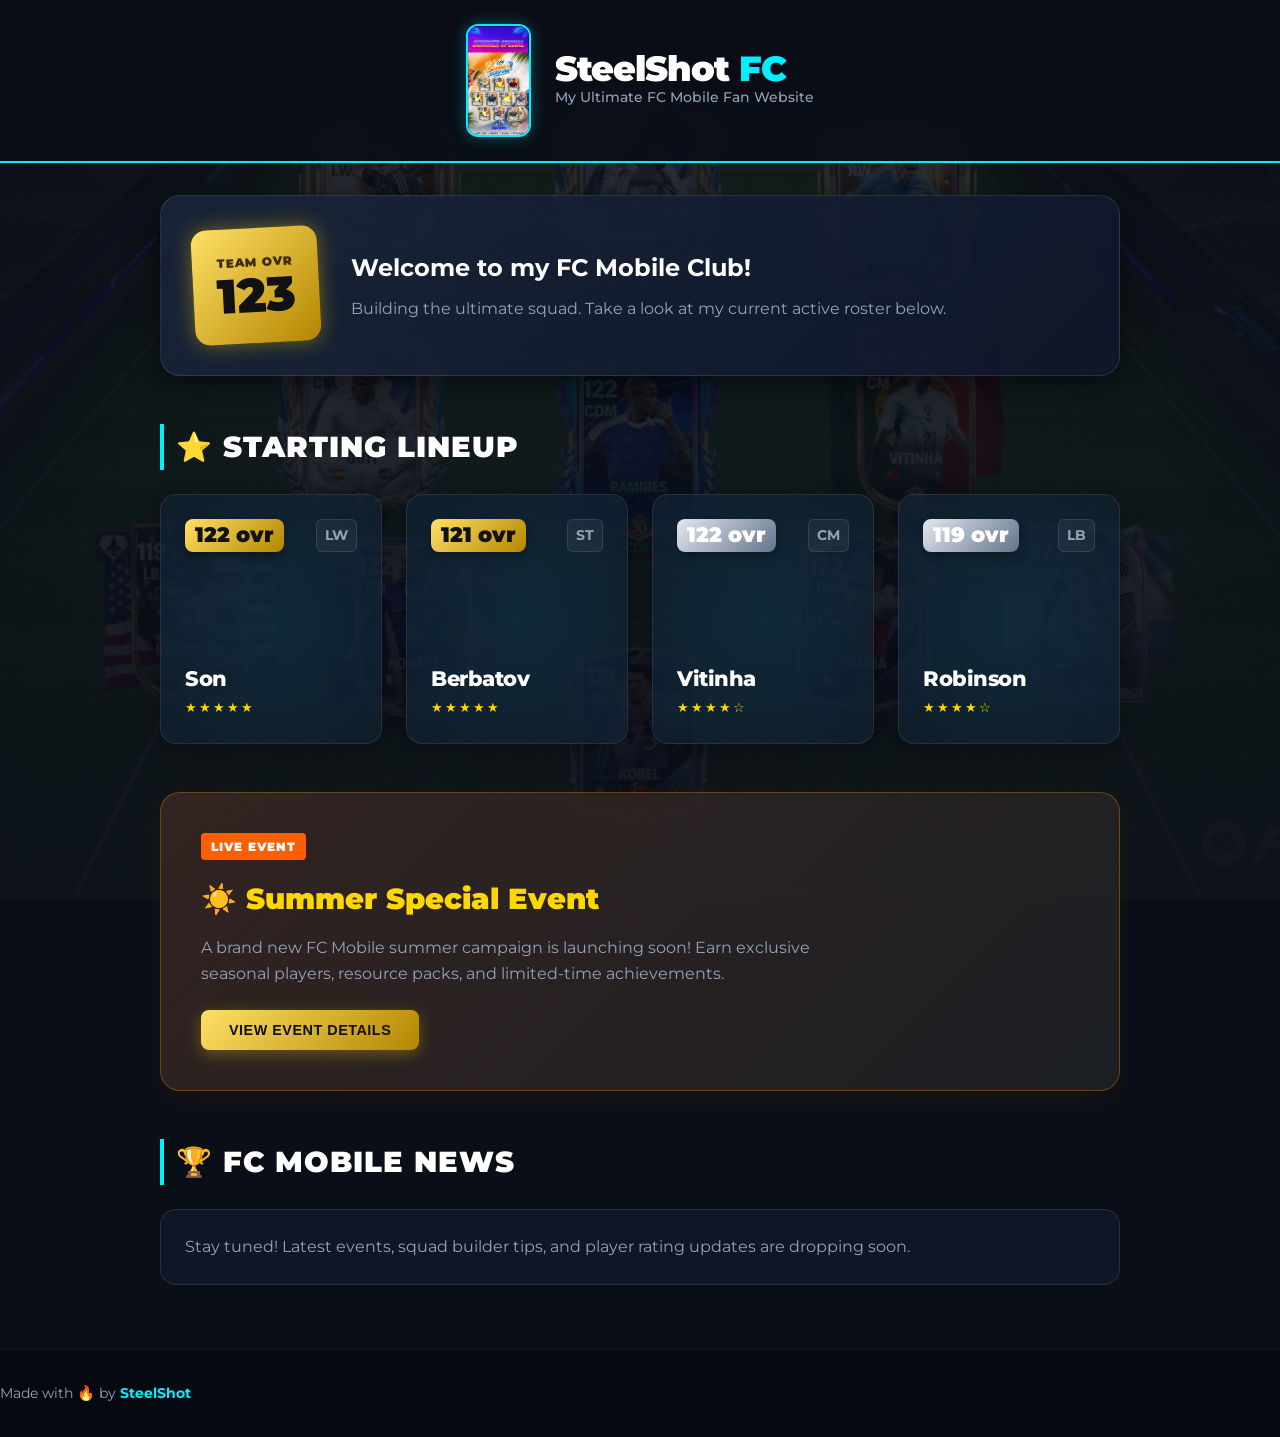
==== index.html @ a01829ee "napraviv ovr" ====
<!DOCTYPE html>
<html lang="en">
<head>
    <meta charset="UTF-8">
    <meta name="viewport" content="width=device-width, initial-scale=1.0">
    <title>SteelShot FC Mobile</title>
    <!-- Importing a bold, sporty font from Google Fonts -->
    <link href="https://fonts.googleapis.com/css2?family=Montserrat:ital,wght@0,400;0,700;0,900;1,700&display=swap" rel="stylesheet">
    <link rel="stylesheet" href="style.css">
</head>
<body>

    <!-- Main Navigation / Header -->
    <header class="main-header">
        <div class="header-container">
            <div class="logo-area">
                <img class="corner-logo" src="image_2026-07-22_215821590.png" alt="SteelShot FC Logo">
                <div class="logo-text">
                    <h1>SteelShot <span class="highlight">FC</span></h1>
                    <p>My Ultimate FC Mobile Fan Website</p>
                </div>
            </div>
        </div>
    </header>

    <main class="container">
        
        <!-- Team Overview / OVR -->
        <section class="overview-section">
            <div class="ovr-card">
                <div class="ovr-badge">
                    <span class="ovr-label">TEAM OVR</span>
                    <span class="ovr-value">123</span>
                </div>
                <div class="ovr-details">
                    <h2>Welcome to my FC Mobile Club!</h2>
                    <p>Building the ultimate squad. Take a look at my current active roster below.</p>
                </div>
            </div>
        </section>

        <!-- Squad Grid / Players -->
        <section class="squad-section">
            <h2 class="section-title">⭐ Starting Lineup</h2>
            <div class="players-grid">
                
                <!-- Player 1: Son -->
                <div class="player-card gold-tier">
                    <div class="card-glow"></div>
                    <div class="player-header">
                        <span class="player-rating">122 ovr</span>
                        <span class="player-position">LW</span>
                    </div>
                    <div class="player-info">
                        <h3 class="player-name">Son</h3>
                        <p class="player-stars">★★★★★</p>
                    </div>
                </div>

                <!-- Player 2: Berbatov -->
                <div class="player-card gold-tier">
                    <div class="card-glow"></div>
                    <div class="player-header">
                        <span class="player-rating">121 ovr</span>
                        <span class="player-position">ST</span>
                    </div>
                    <div class="player-info">
                        <h3 class="player-name">Berbatov</h3>
                        <p class="player-stars">★★★★★</p>
                    </div>
                </div>

                <!-- Player 3: Vitinha -->
                <div class="player-card elite-tier">
                    <div class="card-glow"></div>
                    <div class="player-header">
                        <span class="player-rating">122 ovr</span>
                        <span class="player-position">CM</span>
                    </div>
                    <div class="player-info">
                        <h3 class="player-name">Vitinha</h3>
                        <p class="player-stars">★★★★☆</p>
                    </div>
                </div>         
            
                <!-- Player 4: Robinson -->
                <div class="player-card elite-tier">
                    <div class="card-glow"></div>
                    <div class="player-header">
                        <span class="player-rating">119 ovr</span>
                        <span class="player-position">LB</span>
                    </div>
                    <div class="player-info">
                        <h3 class="player-name">Robinson</h3>
                        <p class="player-stars">★★★★☆</p>
                    </div>
                </div>

            </div>
        </section>

        <!-- Live Event Showcase -->
        <section class="event-section">
            <div class="event-banner">
                <div class="event-content">
                    <span class="live-tag">LIVE EVENT</span>
                    <h2 class="event-title">☀️ Summer Special Event</h2>
                    <p class="event-description">A brand new FC Mobile summer campaign is launching soon! Earn exclusive seasonal players, resource packs, and limited-time achievements.</p>
                    <button class="event-btn">View Event Details</button>
                </div>
            </div>
        </section>

        <!-- News & Updates -->
        <section class="news-section">
            <h2 class="section-title">🏆 FC Mobile News</h2>
            <div class="news-card">
                <p>Stay tuned! Latest events, squad builder tips, and player rating updates are dropping soon.</p>
            </div>
        </section>

    </main>

    <!-- Footer -->
    <footer class="main-footer">
        <p>Made with 🔥 by <span class="footer-highlight">SteelShot</span></p>
    </footer>

</body>
</html>
---- style.css ----
/* Color Palette & Global Variables */
:root {
    --bg-dark: #0a0e17;
    --card-bg: rgba(18, 26, 43, 0.75);
    --card-border: rgba(255, 255, 255, 0.1);
    --neon-blue: #00f0ff;
    --neon-green: #39ff14;
    --gold: #ffd700;
    --gold-gradient: linear-gradient(135deg, #ffe066 0%, #b38600 100%);
    --elite-gradient: linear-gradient(135deg, #e2e8f0 0%, #64748b 100%);
    --text-primary: #ffffff;
    --text-secondary: #94a3b8;
}

/* Reset & Base Styles */
* {
    box-sizing: border-box;
    margin: 0;
    padding: 0;
}

body {
    font-family: 'Montserrat', sans-serif;
    background-color: var(--bg-dark);
    /* Keeps your background image but overlays a dark gradient for superior text readability */
    background-image: linear-gradient(rgba(10, 14, 23, 0.85), rgba(10, 14, 23, 0.95)), url("image_2026-07-22_212502030.png");
    background-size: cover;
    background-position: center;
    background-attachment: fixed;
    color: var(--text-primary);
    line-height: 1.6;
}

/* Header & Navigation */
.main-header {
    background: rgba(10, 14, 23, 0.9);
    border-bottom: 2px solid var(--neon-blue);
    padding: 1.5rem 0;
    backdrop-filter: blur(10px);
    position: sticky;
    top: 0;
    z-index: 100;
}

.header-container {
    max-width: 1200px;
    margin: 0 auto;
    padding: 0 20px;
    display: flex;
    justify-content: center;
    align-items: center;
}

.logo-area {
    display: flex;
    align-items: center;
    gap: 1.5rem;
}

.corner-logo {
    width: 65px;
    height: auto;
    border-radius: 12px;
    border: 2px solid var(--neon-blue);
    box-shadow: 0 0 15px rgba(0, 240, 255, 0.3);
}

.logo-text h1 {
    font-size: 2.2rem;
    font-weight: 900;
    letter-spacing: -1px;
    line-height: 1;
}

.logo-text .highlight {
    color: var(--neon-blue);
}

.logo-text p {
    font-size: 0.9rem;
    color: var(--text-secondary);
    font-weight: 500;
}

/* Layout Container */
.container {
    max-width: 1000px;
    margin: 2rem auto;
    padding: 0 20px;
}

/* Headings */
.section-title {
    font-size: 1.8rem;
    font-weight: 900;
    text-transform: uppercase;
    margin-bottom: 1.5rem;
    text-align: left;
    border-left: 4px solid var(--neon-blue);
    padding-left: 12px;
    letter-spacing: 1px;
}

/* Overview / Team OVR Card */
.overview-section {
    margin-bottom: 3rem;
}

.ovr-card {
    background: linear-gradient(135deg, rgba(26, 37, 58, 0.9) 0%, rgba(15, 23, 42, 0.9) 100%);
    border: 1px solid rgba(255, 255, 255, 0.1);
    border-radius: 20px;
    padding: 2rem;
    display: flex;
    align-items: center;
    gap: 2rem;
    box-shadow: 0 10px 30px rgba(0, 0, 0, 0.5);
    text-align: left;
}

.ovr-badge {
    background: var(--gold-gradient);
    padding: 1.5rem;
    border-radius: 15px;
    display: flex;
    flex-direction: column;
    align-items: center;
    justify-content: center;
    min-width: 120px;
    box-shadow: 0 0 20px rgba(255, 215, 0, 0.4);
    transform: rotate(-3deg);
}

.ovr-label {
    font-size: 0.75rem;
    font-weight: 900;
    color: #3d2b00;
    letter-spacing: 1px;
}

.ovr-value {
    font-size: 3rem;
    font-weight: 900;
    color: #111;
    line-height: 1;
}

.ovr-details h2 {
    font-size: 1.5rem;
    margin-bottom: 0.5rem;
}

.ovr-details p {
    color: var(--text-secondary);
}

/* Players Grid */
.squad-section {
    margin-bottom: 3rem;
}

.players-grid {
    display: grid;
    grid-template-columns: repeat(auto-fit, minmax(200px, 1fr));
    gap: 1.5rem;
}

/* EA FC-inspired Player Card */
.player-card {
    background: var(--card-bg);
    border: 1px solid var(--card-border);
    border-radius: 16px;
    padding: 1.5rem;
    position: relative;
    overflow: hidden;
    transition: all 0.3s cubic-bezier(0.25, 0.8, 0.25, 1);
    display: flex;
    flex-direction: column;
    justify-content: space-between;
    height: 250px;
    box-shadow: 0 8px 24px rgba(0,0,0,0.3);
}

.player-card:hover {
    transform: translateY(-8px);
    box-shadow: 0 15px 30px rgba(0, 240, 255, 0.2);
    border-color: var(--neon-blue);
}

/* Subtle glowing accent inside the card */
.card-glow {
    position: absolute;
    top: -50%;
    left: -50%;
    width: 200%;
    height: 200%;
    background: radial-gradient(circle, rgba(0, 240, 255, 0.08) 0%, rgba(0,0,0,0) 70%);
    pointer-events: none;
}

.player-header {
    display: flex;
    justify-content: space-between;
    align-items: flex-start;
    z-index: 1;
}

/* Tier specific card designs */
.player-card.gold-tier .player-rating {
    background: var(--gold-gradient);
    color: #111;
}
.player-card.elite-tier .player-rating {
    background: var(--elite-gradient);
    color: #fff;
}

.player-rating {
    font-size: 1.3rem;
    font-weight: 900;
    padding: 4px 10px;
    border-radius: 8px;
    line-height: 1.2;
    box-shadow: 0 4px 10px rgba(0,0,0,0.3);
}

.player-position {
    font-size: 0.9rem;
    font-weight: 700;
    color: var(--text-secondary);
    background: rgba(255,255,255,0.05);
    padding: 4px 8px;
    border-radius: 6px;
    border: 1px solid rgba(255,255,255,0.1);
}

.player-info {
    z-index: 1;
    text-align: left;
}

.player-name {
    font-size: 1.3rem;
    font-weight: 800;
    margin-bottom: 0.2rem;
    letter-spacing: -0.5px;
}

.player-stars {
    font-size: 0.8rem;
    color: var(--gold);
    letter-spacing: 2px;
}

/* Event Section Banner */
.event-section {
    margin-bottom: 3rem;
}

.event-banner {
    background: linear-gradient(135deg, rgba(255, 107, 0, 0.15) 0%, rgba(255, 187, 0, 0.05) 100%), var(--card-bg);
    border: 1px solid rgba(255, 153, 0, 0.3);
    border-radius: 20px;
    padding: 2.5rem;
    text-align: left;
    position: relative;
    overflow: hidden;
    box-shadow: 0 10px 30px rgba(255, 153, 0, 0.05);
}

.live-tag {
    background: #ff5e00;
    color: white;
    font-size: 0.75rem;
    font-weight: 900;
    padding: 4px 10px;
    border-radius: 4px;
    display: inline-block;
    margin-bottom: 1rem;
    letter-spacing: 1px;
}

.event-title {
    font-size: 1.8rem;
    font-weight: 900;
    color: var(--gold);
    margin-bottom: 0.8rem;
}

.event-description {
    color: var(--text-secondary);
    margin-bottom: 1.5rem;
    max-width: 650px;
}

.event-btn {
    background: var(--gold-gradient);
    border: none;
    color: #111;
    padding: 12px 28px;
    font-weight: 700;
    font-size: 0.9rem;
    border-radius: 8px;
    cursor: pointer;
    text-transform: uppercase;
    letter-spacing: 0.5px;
    transition: all 0.2s;
    box-shadow: 0 4px 15px rgba(255, 215, 0, 0.3);
}

.event-btn:hover {
    transform: scale(1.05);
    box-shadow: 0 6px 20px rgba(255, 215, 0, 0.5);
}

/* News Section */
.news-section {
    margin-bottom: 4rem;
}

.news-card {
    background: var(--card-bg);
    border: 1px solid var(--card-border);
    border-radius: 16px;
    padding: 1.5rem;
    text-align: left;
    color: var(--text-secondary);
}

/* Footer Section */
.main-footer {
    background: #060911;
    border-top: 1px solid rgba(255,255,255,0.05);
    padding: 2rem 0;
    font-size: 0.9rem;
    color: var(--text-secondary);
}

.footer-highlight {
    color: var(--neon-blue);
    font-weight: 700;
}

/* Responsive Layout */
@media (max-width: 768px) {
    .ovr-card {
        flex-direction: column;
        align-items: flex-start;
        gap: 1.2rem;
    }
    
    .ovr-badge {
        width: 100%;
        transform: none;
    }

    .logo-area {
        gap: 1rem;
    }

    .logo-text h1 {
        font-size: 1.8rem;
    }
}
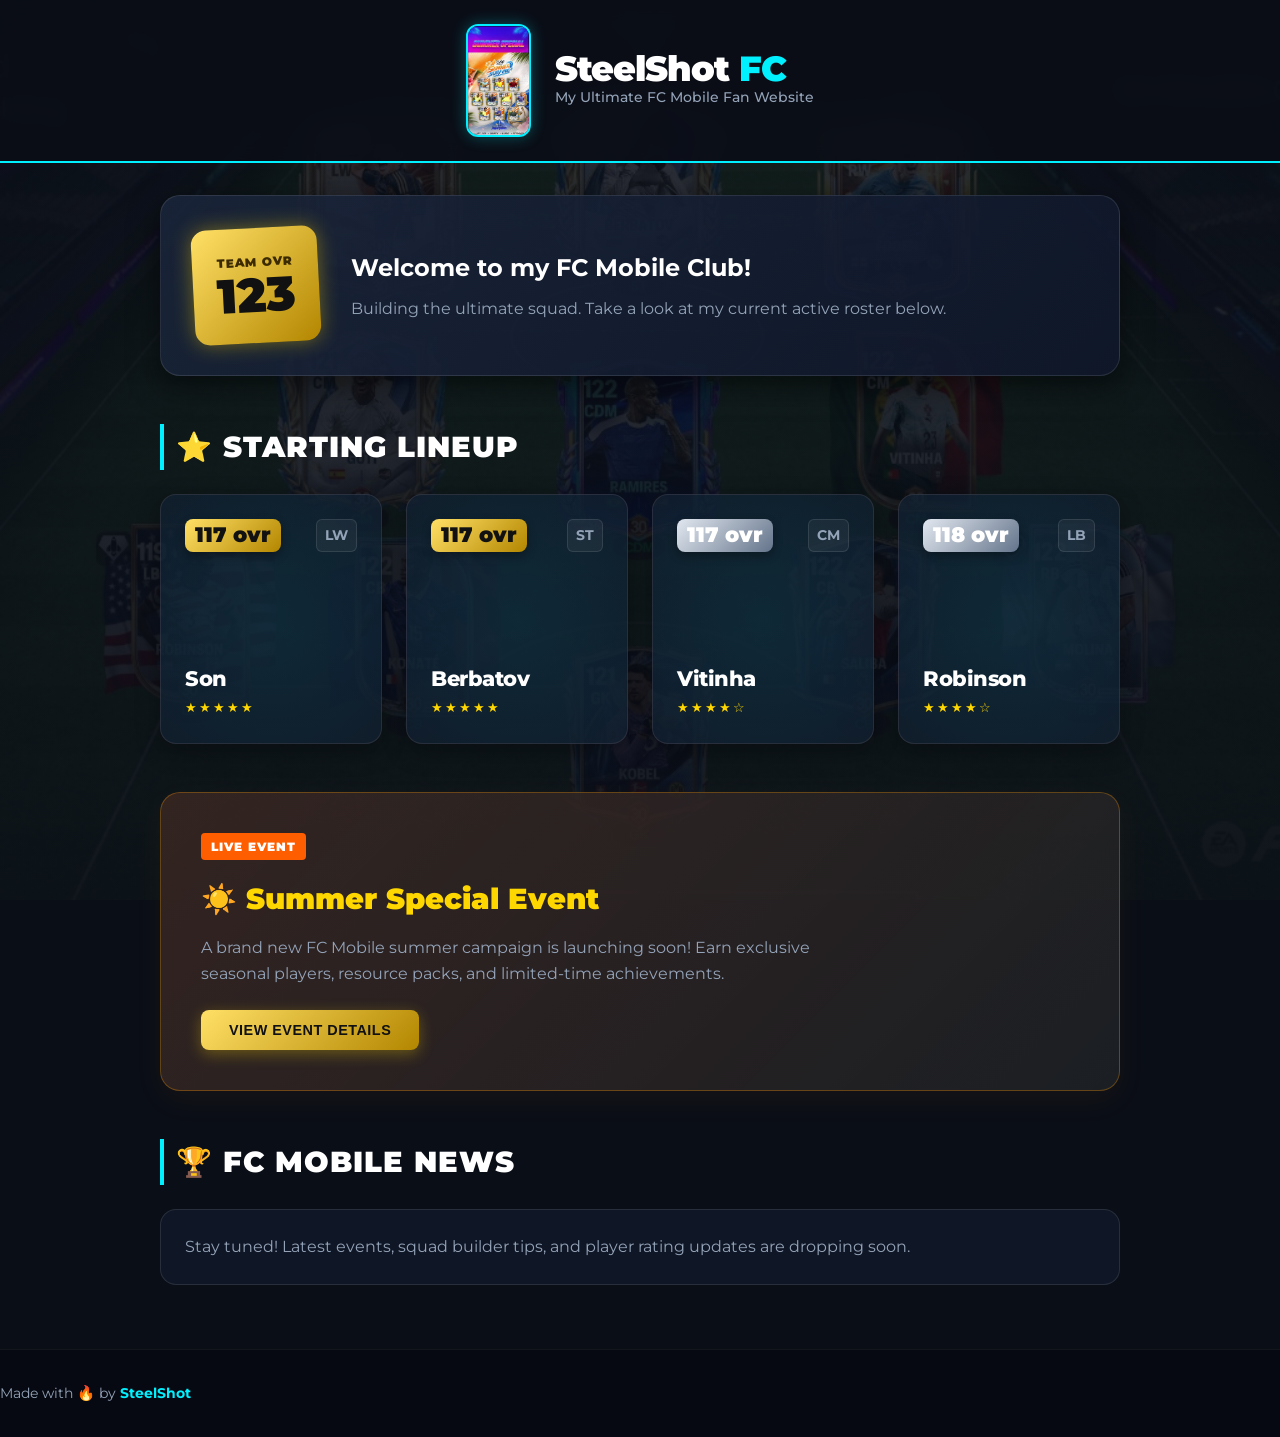
==== commit 58e87232: "ovr napraviv" ====
--- a/index.html
+++ b/index.html
@@ -48,7 +48,7 @@
                 <div class="player-card gold-tier">
                     <div class="card-glow"></div>
                     <div class="player-header">
-                        <span class="player-rating">122 ovr</span>
+                        <span class="player-rating">117 ovr</span>
                         <span class="player-position">LW</span>
                     </div>
                     <div class="player-info">
@@ -61,7 +61,7 @@
                 <div class="player-card gold-tier">
                     <div class="card-glow"></div>
                     <div class="player-header">
-                        <span class="player-rating">121 ovr</span>
+                        <span class="player-rating">117 ovr</span>
                         <span class="player-position">ST</span>
                     </div>
                     <div class="player-info">
@@ -74,7 +74,7 @@
                 <div class="player-card elite-tier">
                     <div class="card-glow"></div>
                     <div class="player-header">
-                        <span class="player-rating">122 ovr</span>
+                        <span class="player-rating">117 ovr</span>
                         <span class="player-position">CM</span>
                     </div>
                     <div class="player-info">
@@ -87,7 +87,7 @@
                 <div class="player-card elite-tier">
                     <div class="card-glow"></div>
                     <div class="player-header">
-                        <span class="player-rating">119 ovr</span>
+                        <span class="player-rating">118 ovr</span>
                         <span class="player-position">LB</span>
                     </div>
                     <div class="player-info">
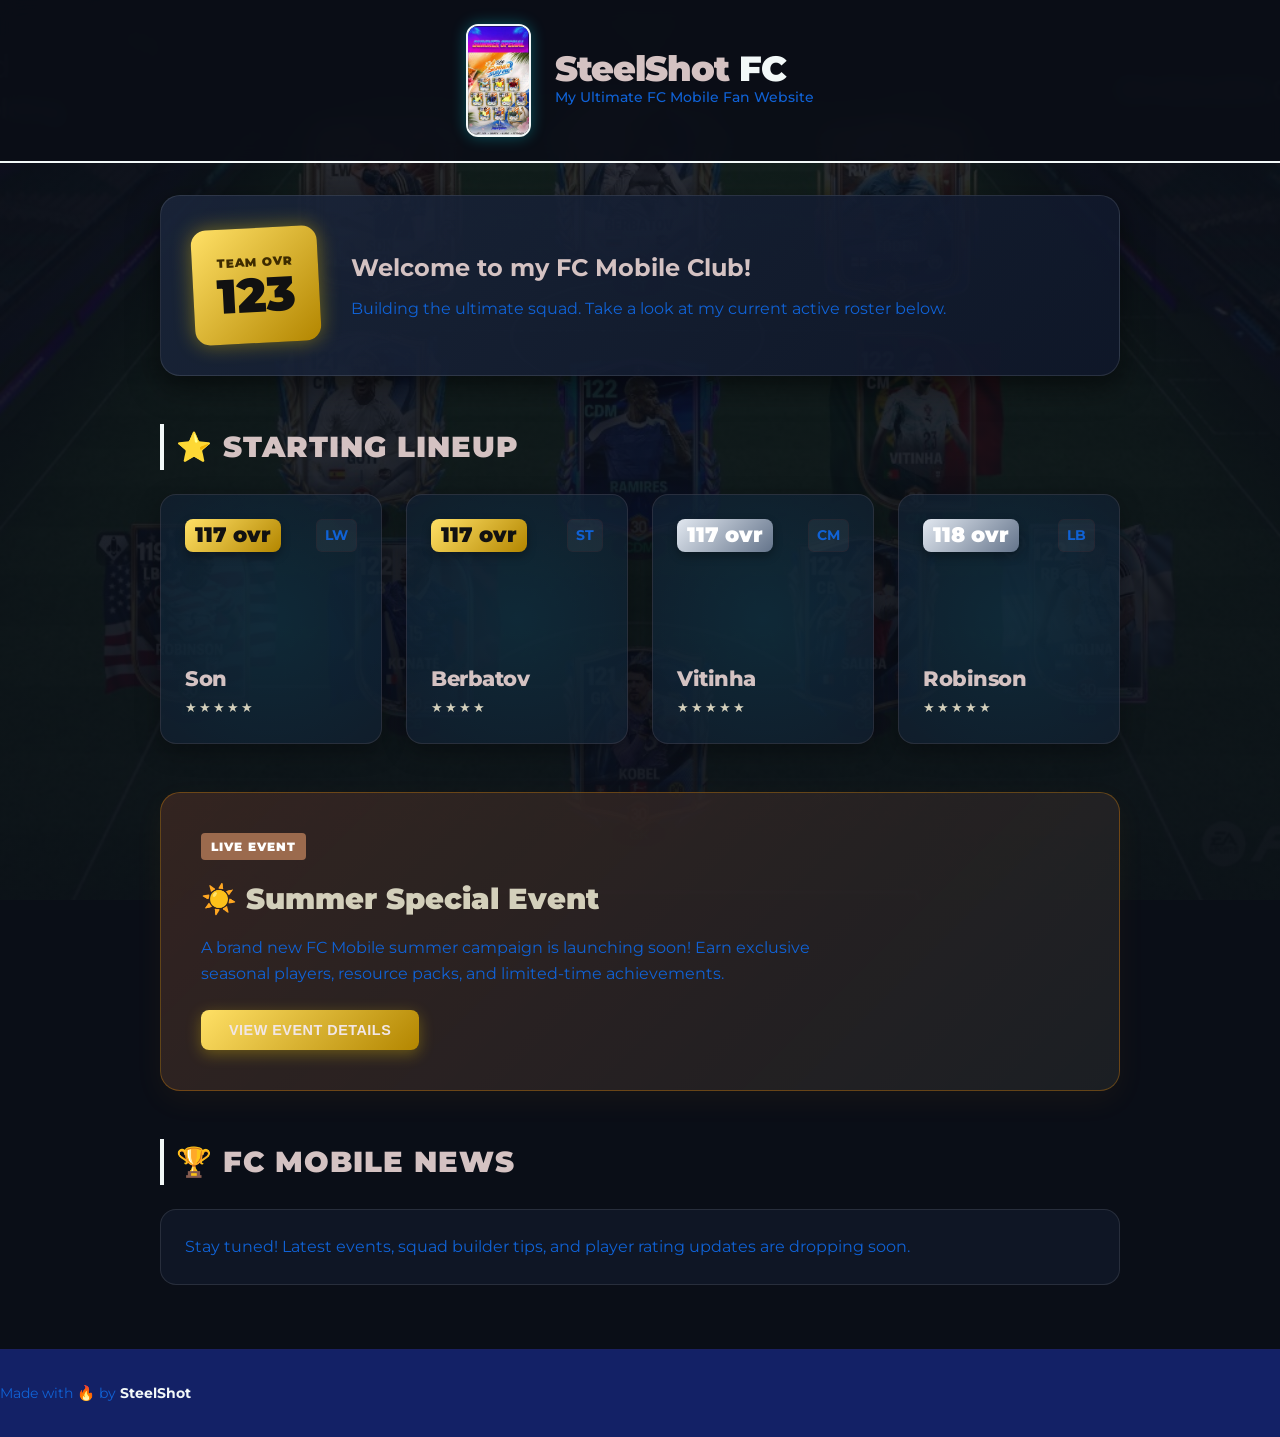
==== commit 5ab7c4f1: "toa e toa" ====
--- a/index.html
+++ b/index.html
@@ -66,7 +66,7 @@
                     </div>
                     <div class="player-info">
                         <h3 class="player-name">Berbatov</h3>
-                        <p class="player-stars">★★★★★</p>
+                        <p class="player-stars">★★★★</p>
                     </div>
                 </div>
 
@@ -79,7 +79,7 @@
                     </div>
                     <div class="player-info">
                         <h3 class="player-name">Vitinha</h3>
-                        <p class="player-stars">★★★★☆</p>
+                        <p class="player-stars">★★★★★</p>
                     </div>
                 </div>         
             
@@ -92,7 +92,7 @@
                     </div>
                     <div class="player-info">
                         <h3 class="player-name">Robinson</h3>
-                        <p class="player-stars">★★★★☆</p>
+                        <p class="player-stars">★★★★★</p>
                     </div>
                 </div>
 
--- a/style.css
+++ b/style.css
@@ -3,13 +3,13 @@
     --bg-dark: #0a0e17;
     --card-bg: rgba(18, 26, 43, 0.75);
     --card-border: rgba(255, 255, 255, 0.1);
-    --neon-blue: #00f0ff;
-    --neon-green: #39ff14;
-    --gold: #ffd700;
+    --neon-blue: #f2f8f8;
+    --neon-green: #40ac2d;
+    --gold: #d3cfbb;
     --gold-gradient: linear-gradient(135deg, #ffe066 0%, #b38600 100%);
     --elite-gradient: linear-gradient(135deg, #e2e8f0 0%, #64748b 100%);
-    --text-primary: #ffffff;
-    --text-secondary: #94a3b8;
+    --text-primary: #d4c2c2;
+    --text-secondary: #1062d6;
 }
 
 /* Reset & Base Styles */
@@ -183,7 +183,7 @@
 
 .player-card:hover {
     transform: translateY(-8px);
-    box-shadow: 0 15px 30px rgba(0, 240, 255, 0.2);
+    box-shadow: 0 15px 30px rgba(55, 142, 148, 0.2);
     border-color: var(--neon-blue);
 }
 
@@ -231,7 +231,7 @@
     background: rgba(255,255,255,0.05);
     padding: 4px 8px;
     border-radius: 6px;
-    border: 1px solid rgba(255,255,255,0.1);
+    border: 1px solid rgba(110, 7, 7, 0.1);
 }
 
 .player-info {
@@ -269,7 +269,7 @@
 }
 
 .live-tag {
-    background: #ff5e00;
+    background: #9b6a4d;
     color: white;
     font-size: 0.75rem;
     font-weight: 900;
@@ -296,7 +296,7 @@
 .event-btn {
     background: var(--gold-gradient);
     border: none;
-    color: #111;
+    color: #f1e6e6;
     padding: 12px 28px;
     font-weight: 700;
     font-size: 0.9rem;
@@ -310,7 +310,7 @@
 
 .event-btn:hover {
     transform: scale(1.05);
-    box-shadow: 0 6px 20px rgba(255, 215, 0, 0.5);
+    box-shadow: 0 6px 20px rgba(255, 255, 255, 0.5);
 }
 
 /* News Section */
@@ -329,8 +329,8 @@
 
 /* Footer Section */
 .main-footer {
-    background: #060911;
-    border-top: 1px solid rgba(255,255,255,0.05);
+    background: #132166;
+    border-top: 1px solid rgba(151, 27, 27, 0.05);
     padding: 2rem 0;
     font-size: 0.9rem;
     color: var(--text-secondary);
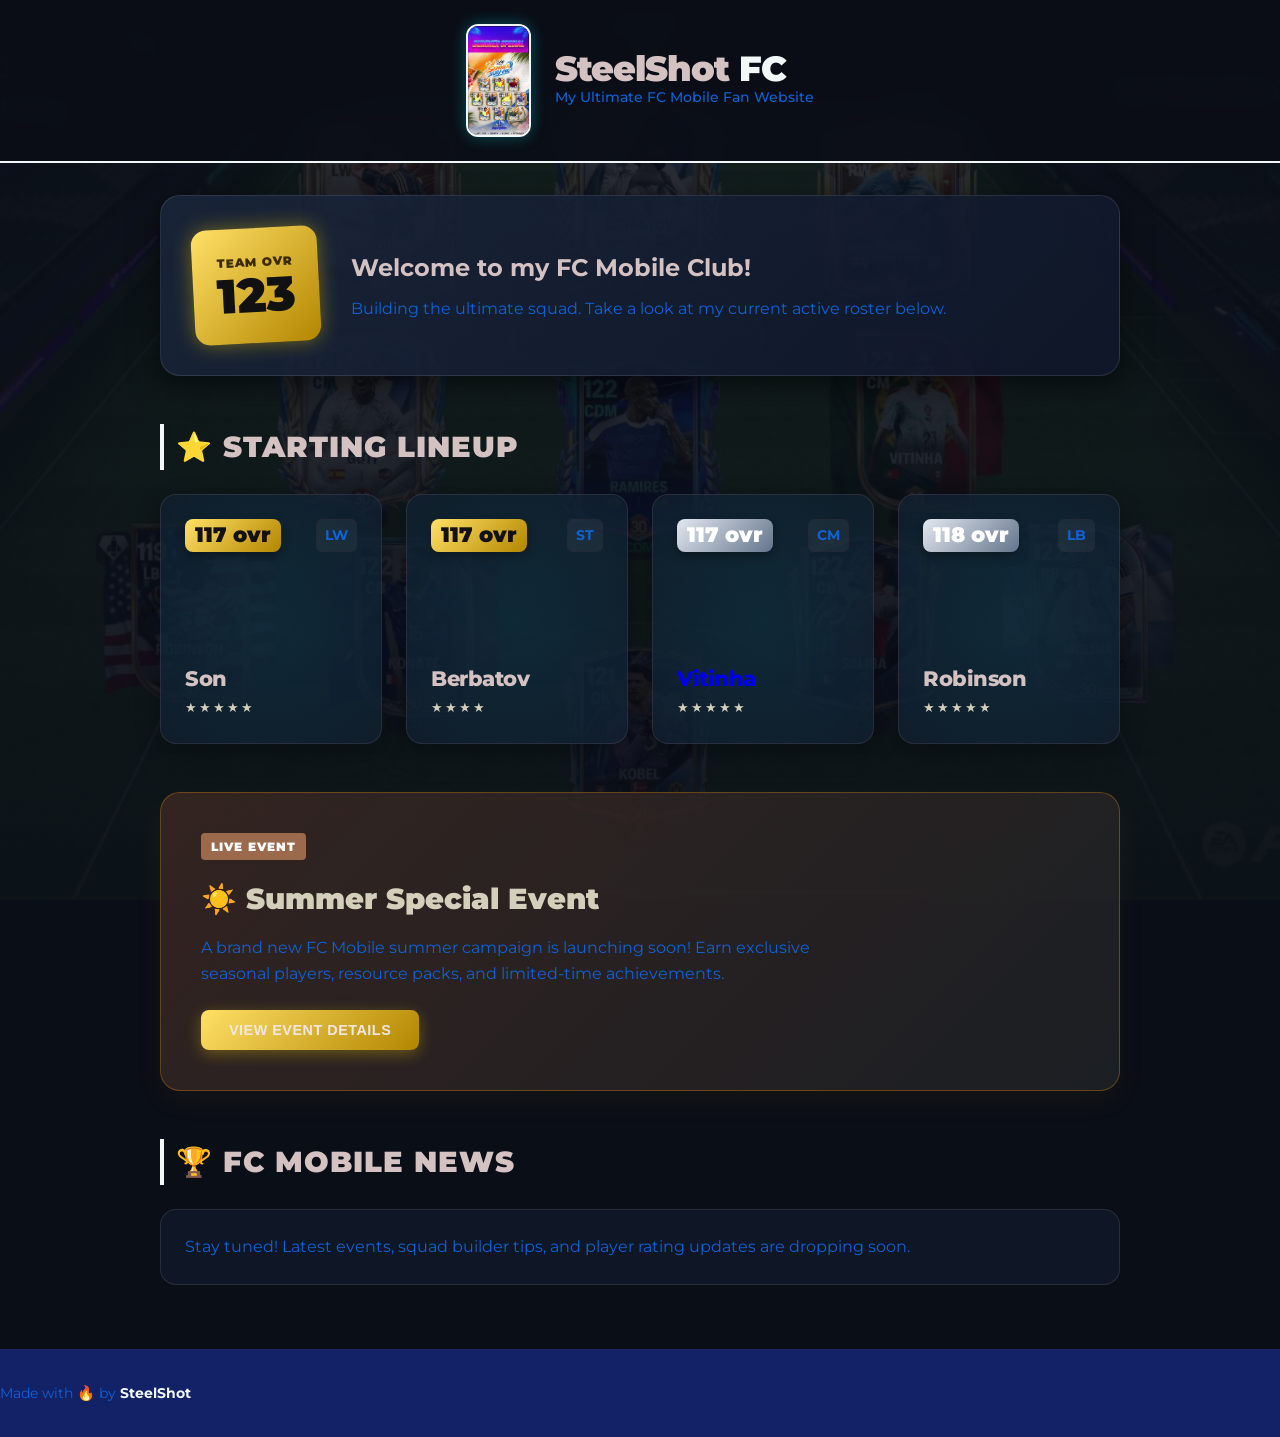
==== commit 4a9a2cd1: "Add link to Vitinha player profile from main index" ====
--- a/index.html
+++ b/index.html
@@ -71,17 +71,19 @@
                 </div>
 
                 <!-- Player 3: Vitinha -->
-                <div class="player-card elite-tier">
-                    <div class="card-glow"></div>
-                    <div class="player-header">
-                        <span class="player-rating">117 ovr</span>
-                        <span class="player-position">CM</span>
+                <a href="vitinha.html" style="text-decoration: none;">
+                    <div class="player-card elite-tier">
+                        <div class="card-glow"></div>
+                        <div class="player-header">
+                            <span class="player-rating">117 ovr</span>
+                            <span class="player-position">CM</span>
+                        </div>
+                        <div class="player-info">
+                            <h3 class="player-name">Vitinha</h3>
+                            <p class="player-stars">★★★★★</p>
+                        </div>
                     </div>
-                    <div class="player-info">
-                        <h3 class="player-name">Vitinha</h3>
-                        <p class="player-stars">★★★★★</p>
-                    </div>
-                </div>         
+                </a>         
             
                 <!-- Player 4: Robinson -->
                 <div class="player-card elite-tier">
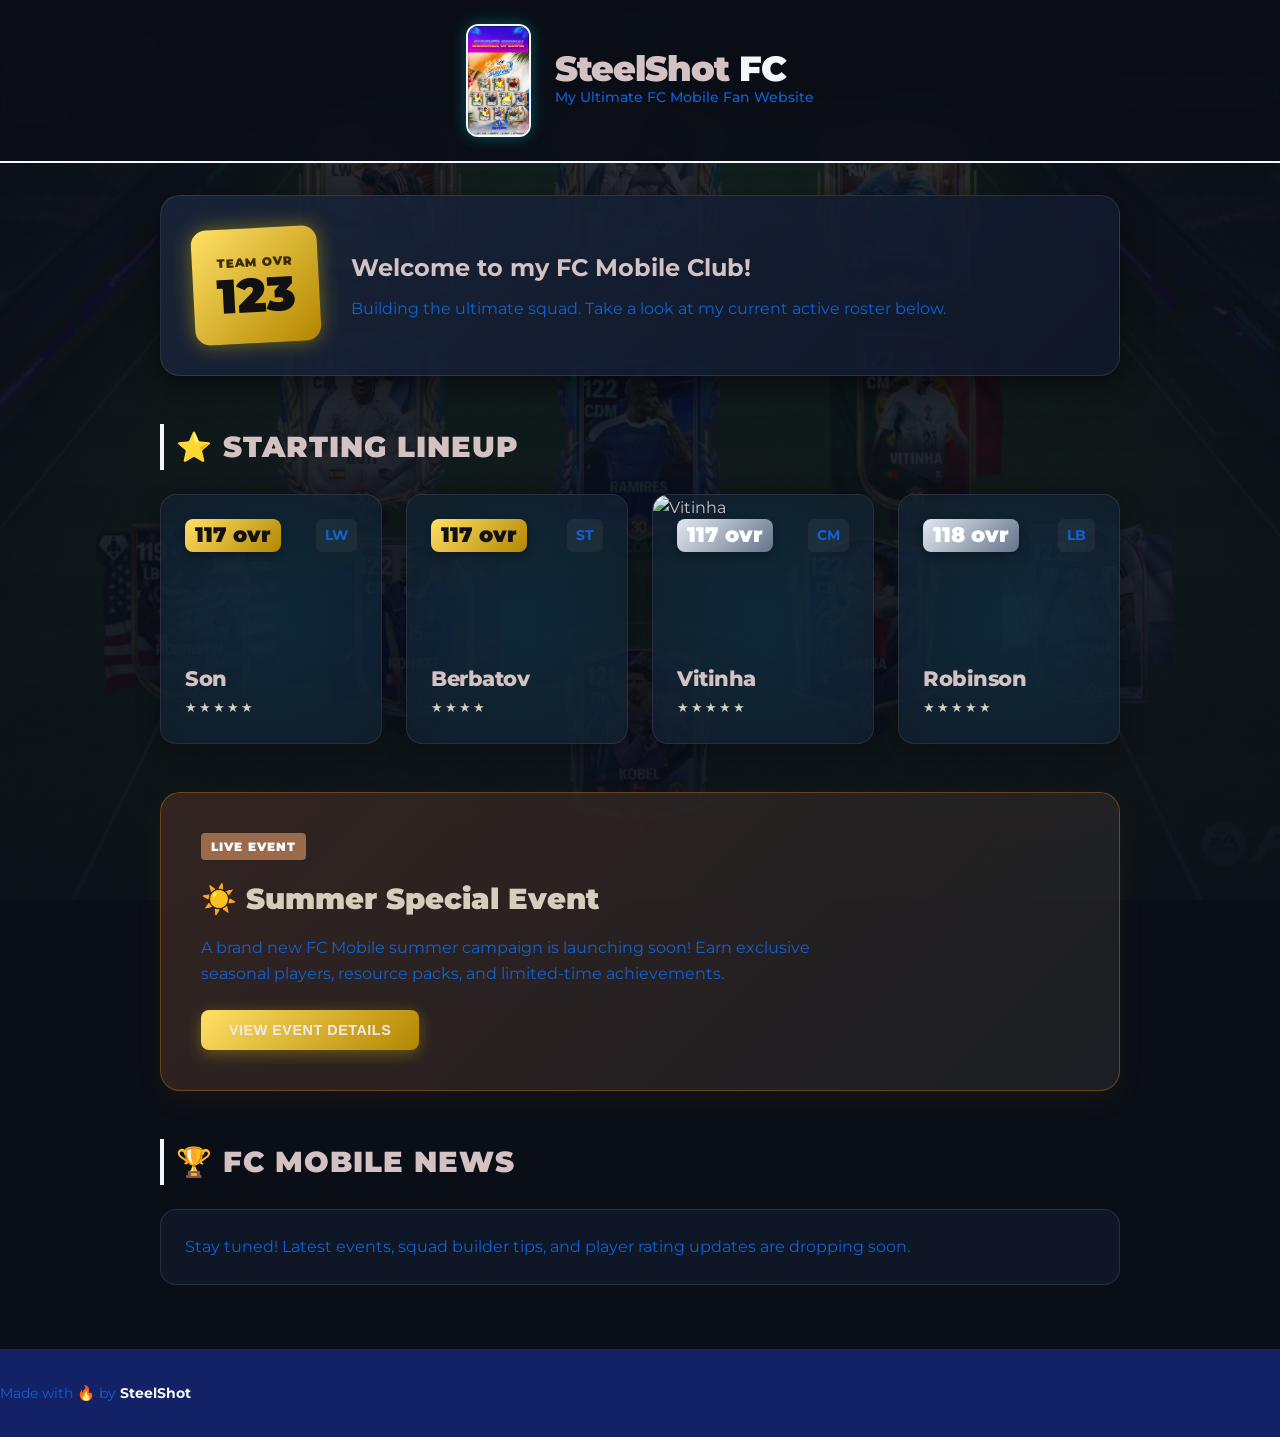
==== commit da1575dd: "Add Vitinha image to player card on main page" ====
--- a/index.html
+++ b/index.html
@@ -71,19 +71,18 @@
                 </div>
 
                 <!-- Player 3: Vitinha -->
-                <a href="vitinha.html" style="text-decoration: none;">
-                    <div class="player-card elite-tier">
-                        <div class="card-glow"></div>
-                        <div class="player-header">
-                            <span class="player-rating">117 ovr</span>
-                            <span class="player-position">CM</span>
-                        </div>
-                        <div class="player-info">
-                            <h3 class="player-name">Vitinha</h3>
-                            <p class="player-stars">★★★★★</p>
-                        </div>
+                <div class="player-card elite-tier vitinha-card">
+                    <img src="https://images.unsplash.com/photo-1552108446-0b8da3d1aeb5?w=400&h=400&fit=crop" alt="Vitinha" class="vitinha-image">
+                    <div class="card-glow"></div>
+                    <div class="player-header">
+                        <span class="player-rating">117 ovr</span>
+                        <span class="player-position">CM</span>
                     </div>
-                </a>         
+                    <div class="player-info">
+                        <h3 class="player-name">Vitinha</h3>
+                        <p class="player-stars">★★★★★</p>
+                    </div>
+                </div>         
             
                 <!-- Player 4: Robinson -->
                 <div class="player-card elite-tier">
@@ -128,5 +127,27 @@
         <p>Made with 🔥 by <span class="footer-highlight">SteelShot</span></p>
     </footer>
 
+    <style>
+        .vitinha-image {
+            position: absolute;
+            top: 0;
+            left: 0;
+            width: 100%;
+            height: 60%;
+            object-fit: cover;
+            border-radius: 8px 8px 0 0;
+        }
+        
+        .vitinha-card {
+            position: relative;
+        }
+        
+        .vitinha-card .player-header,
+        .vitinha-card .player-info {
+            position: relative;
+            z-index: 2;
+        }
+    </style>
+
 </body>
 </html>
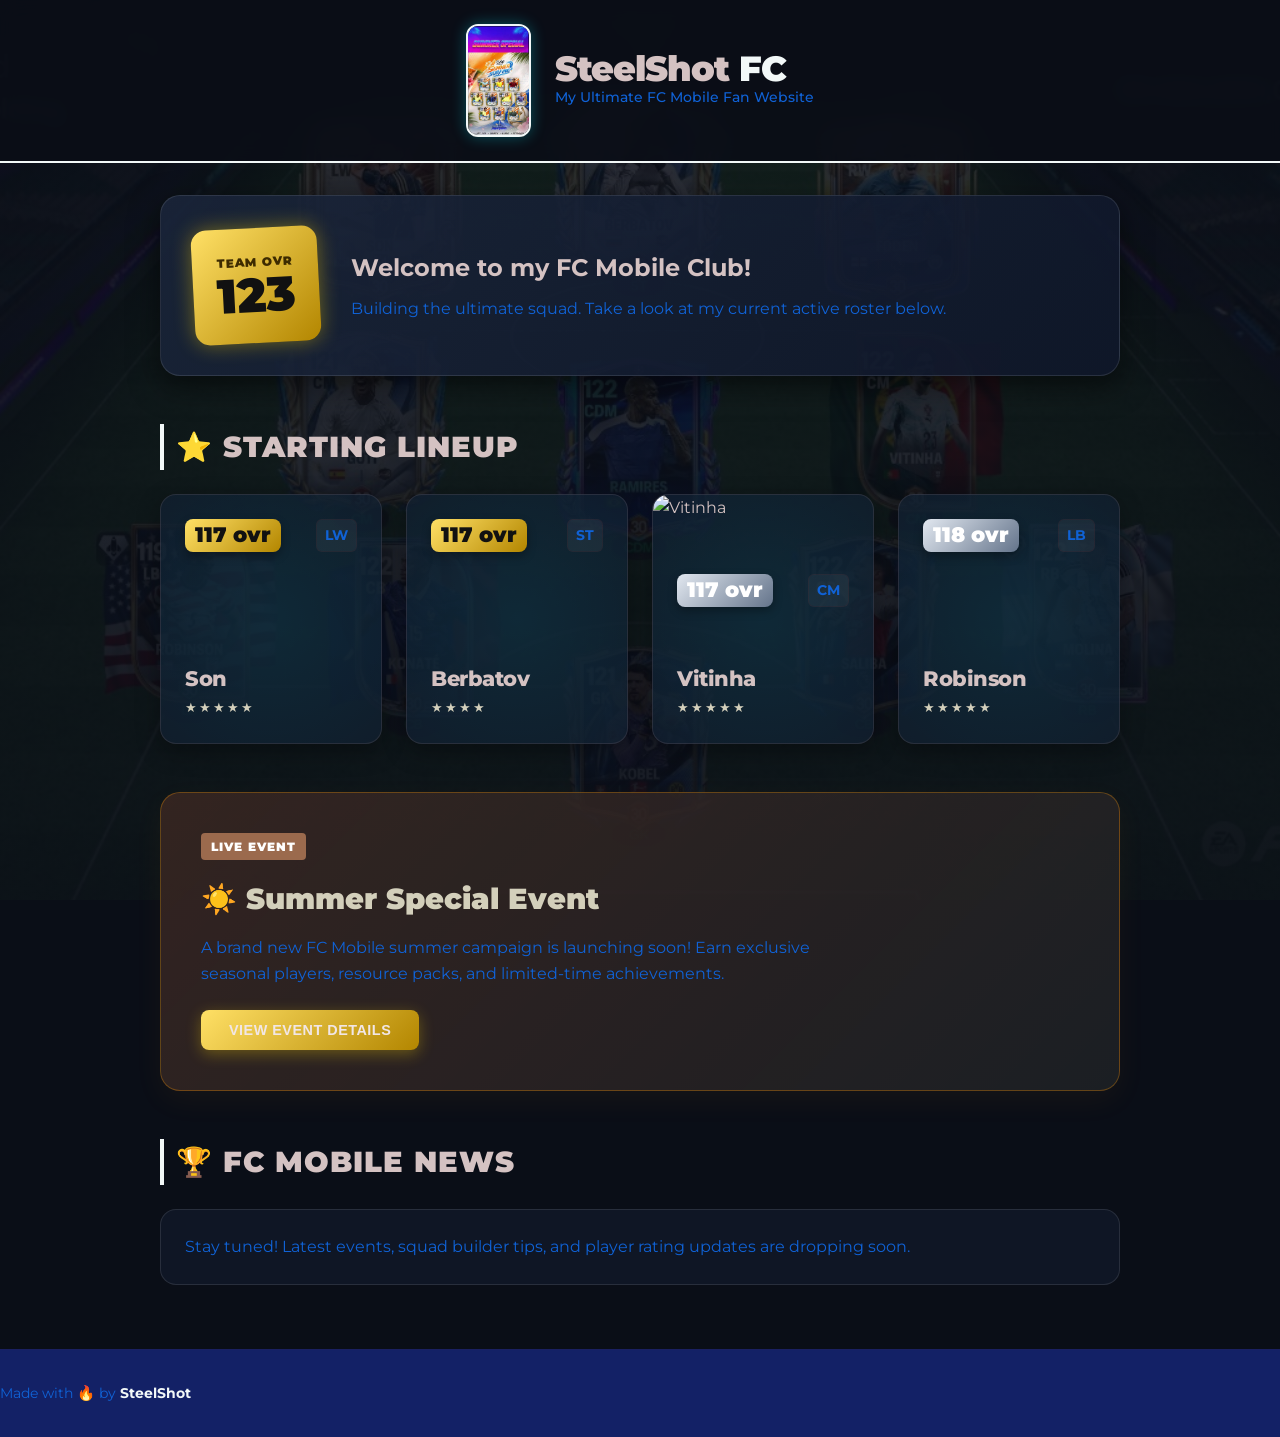
==== commit 32c03866: "Fix Vitinha image display on player card" ====
--- a/index.html
+++ b/index.html
@@ -7,6 +7,29 @@
     <!-- Importing a bold, sporty font from Google Fonts -->
     <link href="https://fonts.googleapis.com/css2?family=Montserrat:ital,wght@0,400;0,700;0,900;1,700&display=swap" rel="stylesheet">
     <link rel="stylesheet" href="style.css">
+    <style>
+        .vitinha-image {
+            position: absolute;
+            top: 0;
+            left: 0;
+            width: 100%;
+            height: 60%;
+            object-fit: cover;
+            border-radius: 8px 8px 0 0;
+            z-index: 1;
+        }
+        
+        .vitinha-card {
+            position: relative;
+        }
+        
+        .vitinha-card .player-header,
+        .vitinha-card .player-info {
+            position: relative;
+            z-index: 2;
+            margin-top: auto;
+        }
+    </style>
 </head>
 <body>
 
@@ -127,27 +150,5 @@
         <p>Made with 🔥 by <span class="footer-highlight">SteelShot</span></p>
     </footer>
 
-    <style>
-        .vitinha-image {
-            position: absolute;
-            top: 0;
-            left: 0;
-            width: 100%;
-            height: 60%;
-            object-fit: cover;
-            border-radius: 8px 8px 0 0;
-        }
-        
-        .vitinha-card {
-            position: relative;
-        }
-        
-        .vitinha-card .player-header,
-        .vitinha-card .player-info {
-            position: relative;
-            z-index: 2;
-        }
-    </style>
-
 </body>
 </html>
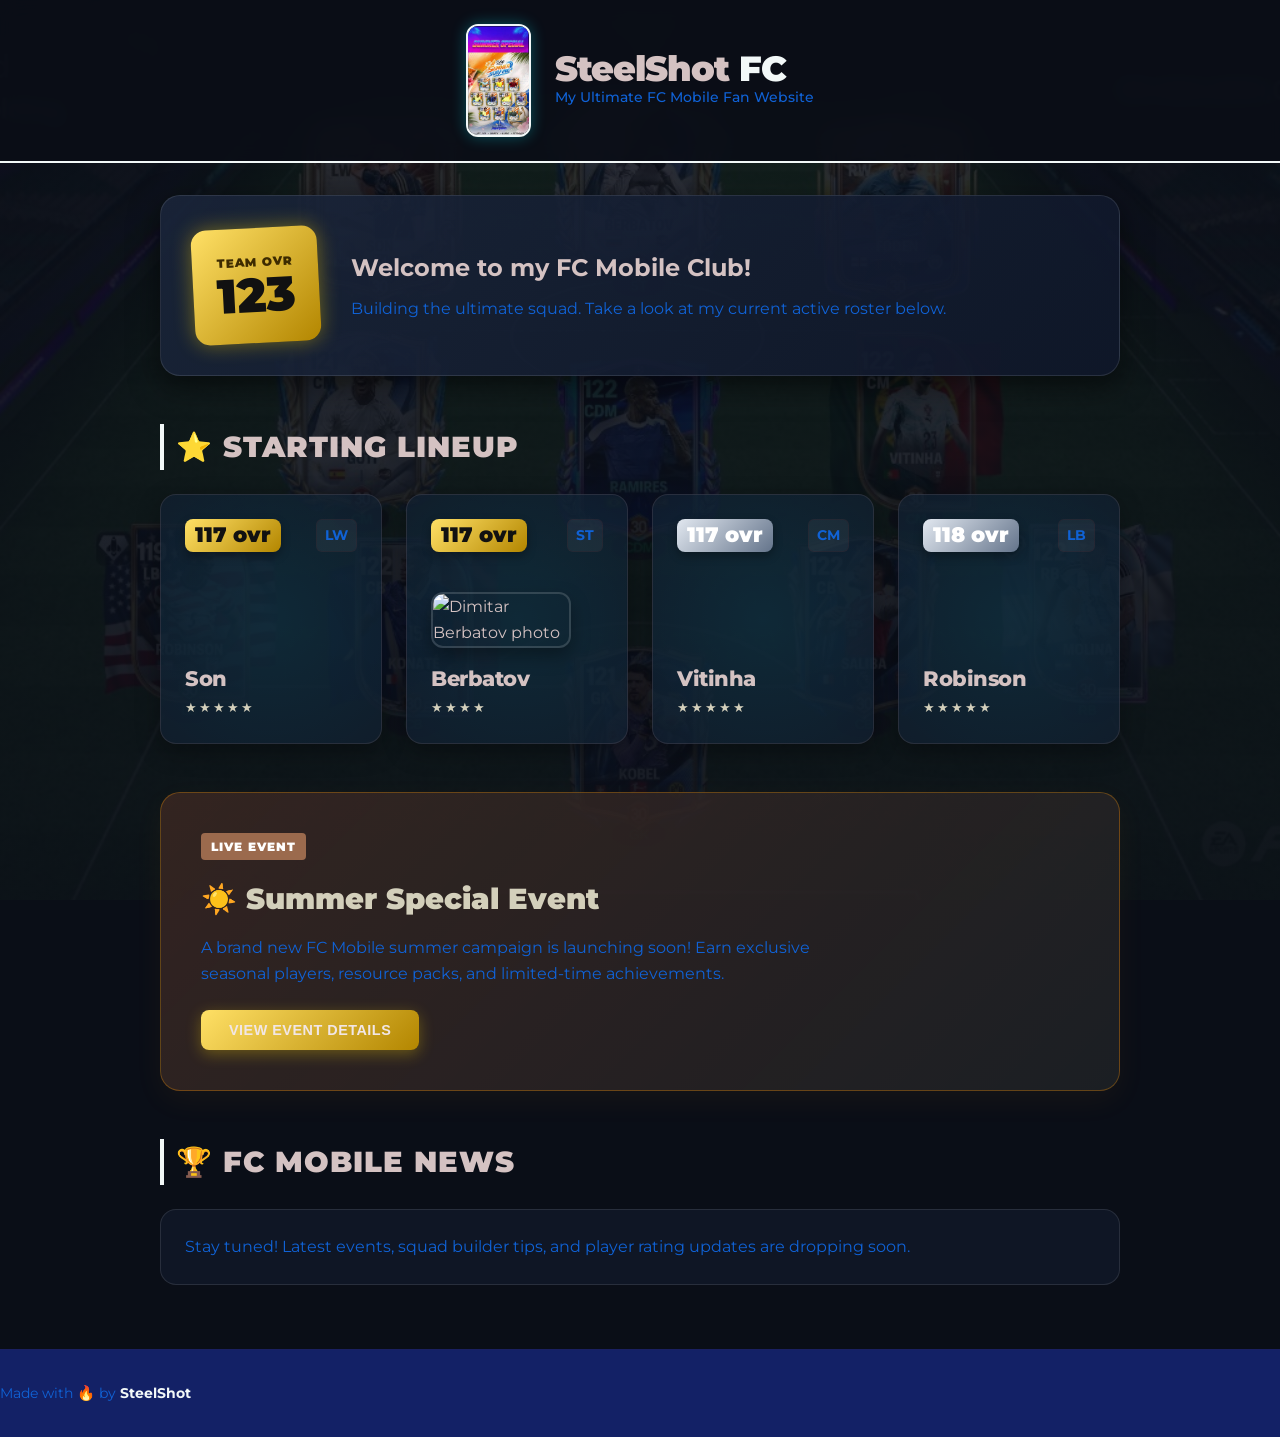
==== commit 457ce257: "sliki" ====
--- a/index.html
+++ b/index.html
@@ -7,29 +7,6 @@
     <!-- Importing a bold, sporty font from Google Fonts -->
     <link href="https://fonts.googleapis.com/css2?family=Montserrat:ital,wght@0,400;0,700;0,900;1,700&display=swap" rel="stylesheet">
     <link rel="stylesheet" href="style.css">
-    <style>
-        .vitinha-image {
-            position: absolute;
-            top: 0;
-            left: 0;
-            width: 100%;
-            height: 60%;
-            object-fit: cover;
-            border-radius: 8px 8px 0 0;
-            z-index: 1;
-        }
-        
-        .vitinha-card {
-            position: relative;
-        }
-        
-        .vitinha-card .player-header,
-        .vitinha-card .player-info {
-            position: relative;
-            z-index: 2;
-            margin-top: auto;
-        }
-    </style>
 </head>
 <body>
 
@@ -88,14 +65,14 @@
                         <span class="player-position">ST</span>
                     </div>
                     <div class="player-info">
+                        <img class="player-photo" src="https://upload.wikimedia.org/wikipedia/commons/c/c6/Dimitar_Berbatov.png" alt="Dimitar Berbatov photo">
                         <h3 class="player-name">Berbatov</h3>
                         <p class="player-stars">★★★★</p>
                     </div>
                 </div>
 
                 <!-- Player 3: Vitinha -->
-                <div class="player-card elite-tier vitinha-card">
-                    <img src="https://images.unsplash.com/photo-1552108446-0b8da3d1aeb5?w=400&h=400&fit=crop" alt="Vitinha" class="vitinha-image">
+                <div class="player-card elite-tier">
                     <div class="card-glow"></div>
                     <div class="player-header">
                         <span class="player-rating">117 ovr</span>
--- a/style.css
+++ b/style.css
@@ -237,6 +237,16 @@
 .player-info {
     z-index: 1;
     text-align: left;
+}
+
+.player-photo {
+    width: 100%;
+    max-width: 140px;
+    height: auto;
+    border-radius: 12px;
+    margin-bottom: 0.9rem;
+    border: 2px solid rgba(255, 255, 255, 0.15);
+    box-shadow: 0 8px 18px rgba(0, 0, 0, 0.35);
 }
 
 .player-name {
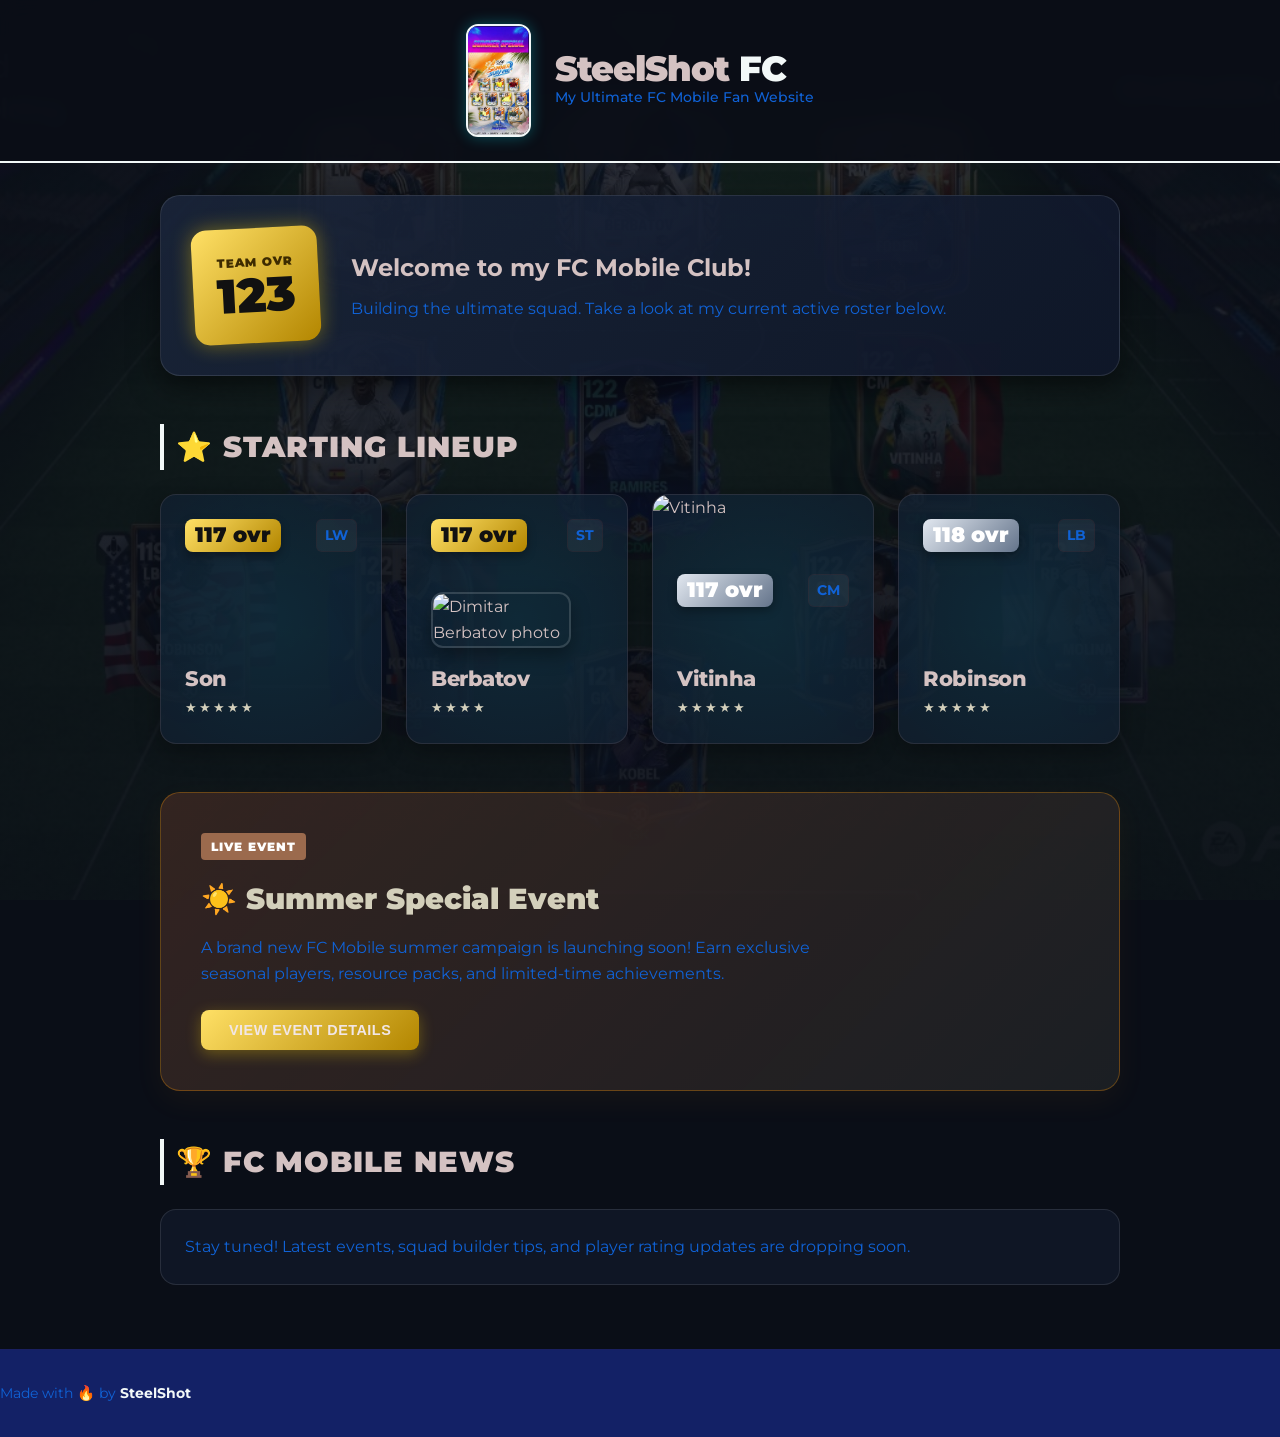
==== commit e880330c: "Merge branch 'main' of https://github.com/milevskidavid2012-commits/SteelShot.fc" ====
--- a/index.html
+++ b/index.html
@@ -7,6 +7,29 @@
     <!-- Importing a bold, sporty font from Google Fonts -->
     <link href="https://fonts.googleapis.com/css2?family=Montserrat:ital,wght@0,400;0,700;0,900;1,700&display=swap" rel="stylesheet">
     <link rel="stylesheet" href="style.css">
+    <style>
+        .vitinha-image {
+            position: absolute;
+            top: 0;
+            left: 0;
+            width: 100%;
+            height: 60%;
+            object-fit: cover;
+            border-radius: 8px 8px 0 0;
+            z-index: 1;
+        }
+        
+        .vitinha-card {
+            position: relative;
+        }
+        
+        .vitinha-card .player-header,
+        .vitinha-card .player-info {
+            position: relative;
+            z-index: 2;
+            margin-top: auto;
+        }
+    </style>
 </head>
 <body>
 
@@ -72,7 +95,8 @@
                 </div>
 
                 <!-- Player 3: Vitinha -->
-                <div class="player-card elite-tier">
+                <div class="player-card elite-tier vitinha-card">
+                    <img src="https://images.unsplash.com/photo-1552108446-0b8da3d1aeb5?w=400&h=400&fit=crop" alt="Vitinha" class="vitinha-image">
                     <div class="card-glow"></div>
                     <div class="player-header">
                         <span class="player-rating">117 ovr</span>
